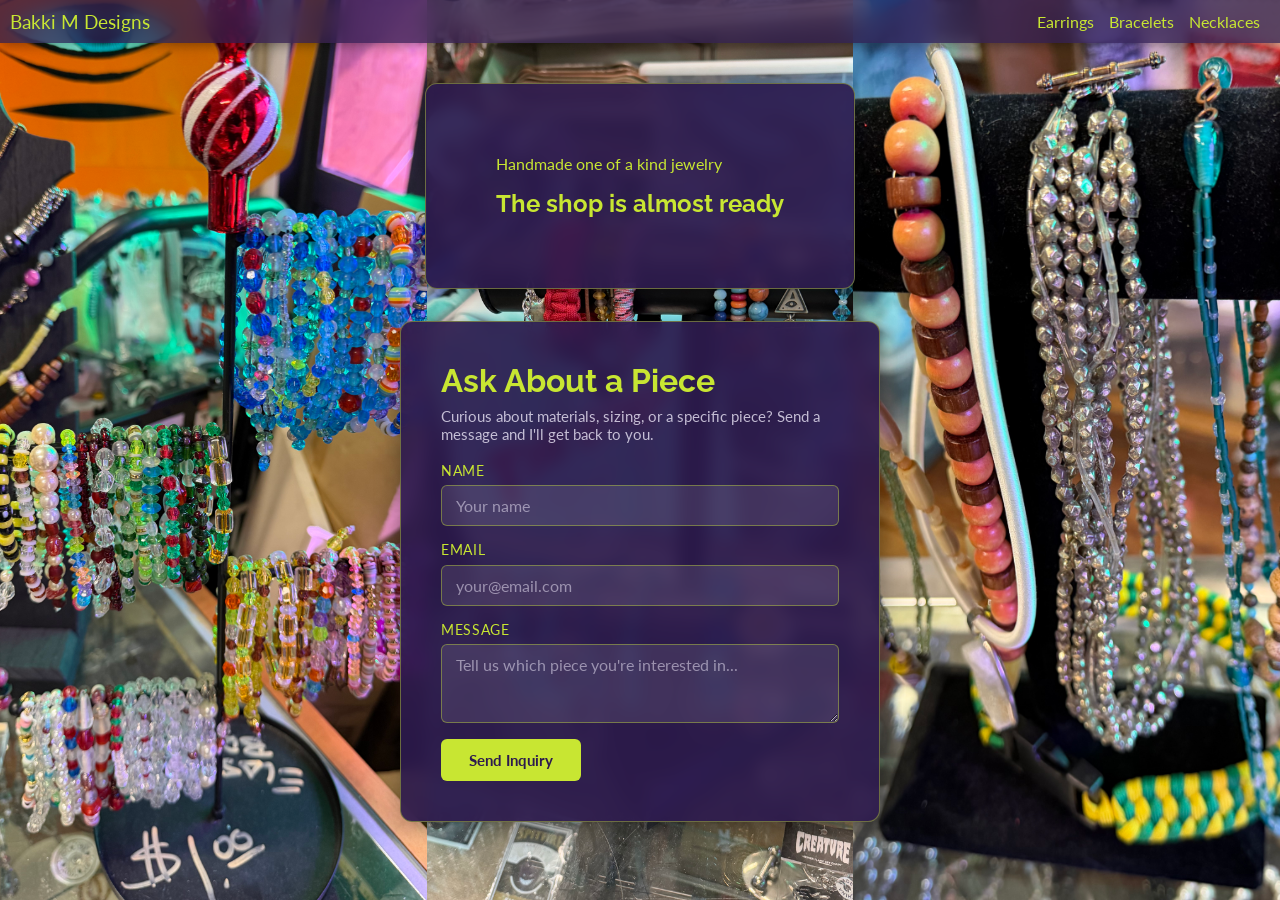
==== index.html @ 7472e944 "added back links to each product page to go home. reworded hero card" ====
<!doctype html>
<html lang="en">
  <head>
    <meta charset="UTF-8" />
    <meta name="viewport" content="width=device-width, initial-scale=1.0" />
    <link rel="stylesheet" href="styles.css" />
    <link rel="preconnect" href="https://fonts.googleapis.com" />
    <link rel="preconnect" href="https://fonts.gstatic.com" crossorigin />
    <link
      href="https://fonts.googleapis.com/css2?family=Lato:wght@300;400;700&family=Raleway:wght@400;700&display=swap"
      rel="stylesheet"
    />
    <title>Bakki M Designs</title>
  </head>
  <body>
    <div class="bg-strip" aria-hidden="true">
      <img src="images/5B643FCF-9EB2-4FBF-85DF-9B934C01833A.JPG" alt="" />
      <img src="images/8A8C9BDC-2A1A-4B1C-A5A9-A15C423010C4.JPG" alt="" />
      <img src="images/BFD7C551-875E-4676-899B-53B242C28C79.JPG" alt="" />
    </div>
    <header>
      <a class="nav-bakki" href="/index.html">Bakki M Designs</a>
      <nav>
        <ul>
          <li><a class="nav-link" href="/earrings.html">Earrings</a></li>
          <li><a class="nav-link" href="/bracelets.html">Bracelets</a></li>
          <li><a class="nav-link" href="/necklaces.html">Necklaces</a></li>
        </ul>
      </nav>
    </header>

    <main>
      <section class="hero">
        <p class="eyebrow">Handmade one of a kind jewelry</p>
        <h1>The shop is almost ready</h1>
      </section>

      <section class="contact">
        <div class="contact-card">
          <h2>Ask About a Piece</h2>
          <p class="contact-subtitle">
            Curious about materials, sizing, or a specific piece? Send a message and I'll get back to you.
          </p>
          <form class="contact-form" id="contactForm">
            <div class="form-group">
              <label for="name">Name</label>
              <input
                type="text"
                id="name"
                name="name"
                placeholder="Your name"
                required
              />
            </div>
            <div class="form-group">
              <label for="email">Email</label>
              <input
                type="email"
                id="email"
                name="email"
                placeholder="your@email.com"
                required
              />
            </div>
            <div class="form-group">
              <label for="message">Message</label>
              <textarea
                id="message"
                name="message"
                rows="3"
                placeholder="Tell us which piece you're interested in..."
              ></textarea>
            </div>
            <button type="submit" class="contact-submit">Send Inquiry</button>
          </form>
        </div>
      </section>
    </main>

    <script>
      document
        .getElementById("contactForm")
        .addEventListener("submit", function (e) {
          e.preventDefault();
          const name = document.getElementById("name").value;
          const email = document.getElementById("email").value;
          const message = document.getElementById("message").value;
          const subject = encodeURIComponent("Product Inquiry from " + name);
          const body = encodeURIComponent(
            "Name: " + name + "\nEmail: " + email + "\n\nMessage:\n" + message,
          );
          window.location.href =
            "mailto:hello@bakkimdesigns.com?subject=" +
            subject +
            "&body=" +
            body;
        });
    </script>
  </body>
</html>
---- styles.css ----
:root {
  --color-background: #2d1b4e;
  --color-accent-green: #c8e632;
  --color-accent-orange: #e87820;
  --color-text: #f5f0ff;
  --font-text: lato;
  --font-heading: Raleway;
}

* {
  box-sizing: border-box;
  margin: 0;
}

body {
  display: flex;
  flex-direction: column;
  min-height: 100vh;
  background-color: #000;
}

.bg-strip {
  position: fixed;
  inset: 0;
  z-index: -1;
  display: flex;
}

.bg-strip img {
  flex: 1;
  object-fit: cover;
  min-width: 0;
}

/* Navigation */

header {
  background-color: rgba(45, 27, 78, 0.75);
  backdrop-filter: blur(12px);
  -webkit-backdrop-filter: blur(12px);
  box-shadow: 0 2px 12px rgba(0, 0, 0, 0.4);
  display: flex;
  align-items: center;
  position: sticky;
  top: 0;
  z-index: 100;
}

.nav-bakki {
  color: var(--color-accent-green);
  font-family: var(--font-text);
  font-size: 1.2rem;
  padding: 10px;
  text-decoration: none;
}

nav {
  margin-left: auto;
}

nav ul {
  display: flex;
  gap: 15px;
  margin: 10px 20px;
  padding: 0;
  list-style: none;
}

.nav-link {
  text-decoration: none;
  color: var(--color-accent-green);
  font-family: var(--font-text);
  position: relative;
}

.nav-link::after {
  content: "";
  position: absolute;
  bottom: -2px;
  left: 0;
  width: 0;
  height: 1px;
  background-color: var(--color-accent-orange);
  transition: width 0.4s ease;
}

.nav-link:hover::after {
  width: 100%;
}

/* Hero */

main {
  flex: 1;
  display: flex;
  flex-direction: column;
  align-items: center;
  padding: 40px 20px;
  gap: 2rem;
}

.eyebrow {
  font-family: var(--font-text);
  margin-bottom: 1rem;
}

.hero {
  background-color: rgba(45, 27, 78, 0.92);
  backdrop-filter: blur(8px);
  -webkit-backdrop-filter: blur(8px);
  border: 1px solid rgba(200, 230, 50, 0.4);
  box-shadow: 0 4px 24px rgba(0, 0, 0, 0.4);
  color: var(--color-accent-green);
  padding: 70px;
  border-radius: 12px;
}

h1 {
  font-family: var(--font-heading);
}

/* Contact */

.contact {
  width: 100%;
  display: flex;
  justify-content: center;
}

.contact-card {
  background-color: rgba(45, 27, 78, 0.92);
  backdrop-filter: blur(8px);
  -webkit-backdrop-filter: blur(8px);
  border: 1px solid rgba(200, 230, 50, 0.4);
  box-shadow: 0 4px 24px rgba(0, 0, 0, 0.4);
  border-radius: 12px;
  padding: 40px;
  width: 100%;
  max-width: 480px;
  color: var(--color-text);
}

.contact-card h2 {
  font-family: var(--font-heading);
  color: var(--color-accent-green);
  font-size: 2rem;
  margin-bottom: 0.5rem;
}

.contact-subtitle {
  font-family: var(--font-text);
  font-size: 0.95rem;
  opacity: 0.75;
  margin-bottom: 1.25rem;
}

.contact-form {
  display: flex;
  flex-direction: column;
  gap: 1rem;
}

.form-group {
  display: flex;
  flex-direction: column;
  gap: 0.4rem;
}

.form-group label {
  font-family: var(--font-text);
  font-size: 0.85rem;
  color: var(--color-accent-green);
  letter-spacing: 0.05em;
  text-transform: uppercase;
}

.form-group input,
.form-group textarea {
  background-color: rgba(255, 255, 255, 0.1);
  border: 1px solid rgba(200, 230, 50, 0.4);
  border-radius: 6px;
  color: var(--color-text);
  font-family: var(--font-text);
  font-size: 1rem;
  padding: 10px 14px;
  outline: none;
  transition: border-color 0.3s ease;
  resize: vertical;
}

.form-group input::placeholder,
.form-group textarea::placeholder {
  color: rgba(245, 240, 255, 0.5);
}

.form-group input:focus,
.form-group textarea:focus {
  border-color: var(--color-accent-green);
}

.contact-submit {
  align-self: flex-start;
  background-color: var(--color-accent-green);
  border: none;
  border-radius: 6px;
  color: var(--color-background);
  cursor: pointer;
  font-family: var(--font-text);
  font-size: 0.95rem;
  font-weight: 700;
  padding: 12px 28px;
  transition:
    background-color 0.3s ease,
    transform 0.15s ease;
}

.contact-submit:hover {
  background-color: var(--color-accent-orange);
  transform: translateY(-1px);
}

@media (max-width: 600px) {
  header {
    flex-direction: column;
    align-items: center;
  }

  nav {
    margin: auto;
  }

  nav ul {
    flex-direction: column;
    align-items: center;
  }

  .contact-card {
    padding: 24px 20px;
  }

  .contact-submit {
    align-self: stretch;
  }
}

/* Product pages */

.product-page {
  background-color: #faf7f2;
}

.product-page .bg-strip {
  display: none;
}

.back-link {
  font-family: var(--font-text);
  font-size: 0.9rem;
  color: var(--color-accent-green);
  text-decoration: none;
  padding: 24px 0 0;
  display: inline-block;
  position: relative;
  align-self: flex-start;
}

.back-link::after {
  content: "";
  position: absolute;
  bottom: -2px;
  left: 0;
  width: 0;
  height: 1px;
  background-color: var(--color-accent-green);
  transition: width 0.4s ease;
}

.back-link:hover::after {
  width: 100%;
}

.page-heading {
  font-family: var(--font-heading);
  color: var(--color-accent-green);
  font-size: 2rem;
  padding: 40px 20px 0;
  width: 100%;
  max-width: 1100px;
}

.product-grid {
  display: grid;
  grid-template-columns: repeat(3, 1fr);
  gap: 1.5rem;
  width: 100%;
  max-width: 1100px;
  padding: 24px 20px 40px;
}

.product-card {
  background-color: rgba(45, 27, 78, 0.92);
  backdrop-filter: blur(8px);
  -webkit-backdrop-filter: blur(8px);
  border: 1px solid rgba(200, 230, 50, 0.4);
  box-shadow: 0 4px 24px rgba(0, 0, 0, 0.4);
  border-radius: 12px;
  overflow: hidden;
}

.product-img {
  width: 100%;
  aspect-ratio: 1 / 1;
  object-fit: cover;
  display: block;
}

.product-info {
  padding: 14px 16px;
  display: flex;
  align-items: center;
  justify-content: space-between;
}

.product-price {
  font-family: var(--font-text);
  color: var(--color-text);
  font-size: 1rem;
}

.color-options {
  display: flex;
  gap: 6px;
}

.color-swatch {
  width: 16px;
  height: 16px;
  border-radius: 50%;
  border: 1.5px solid rgba(200, 230, 50, 0.5);
  cursor: pointer;
  padding: 0;
  transition: border-color 0.2s ease, transform 0.15s ease;
}

.color-swatch:hover {
  border-color: var(--color-accent-green);
  transform: scale(1.2);
}

@media (max-width: 800px) {
  .product-grid {
    grid-template-columns: repeat(2, 1fr);
  }
}

@media (max-width: 480px) {
  .product-grid {
    grid-template-columns: 1fr;
  }
}
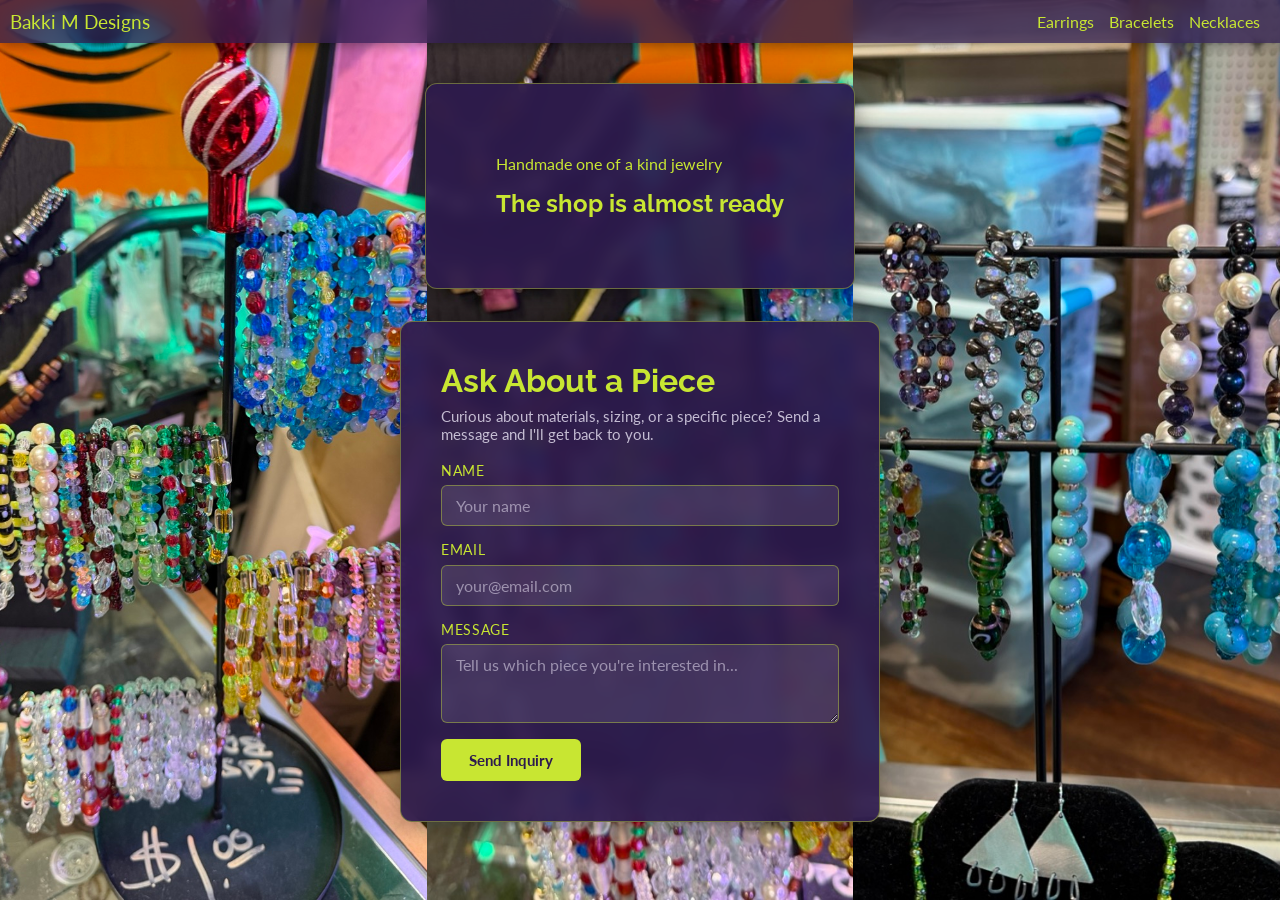
==== commit d32d0494: "update home page images and contact email address Replace middle and right hero images with more col" ====
--- a/index.html
+++ b/index.html
@@ -15,8 +15,8 @@
   <body>
     <div class="bg-strip" aria-hidden="true">
       <img src="images/5B643FCF-9EB2-4FBF-85DF-9B934C01833A.JPG" alt="" />
-      <img src="images/8A8C9BDC-2A1A-4B1C-A5A9-A15C423010C4.JPG" alt="" />
-      <img src="images/BFD7C551-875E-4676-899B-53B242C28C79.JPG" alt="" />
+      <img src="images/83C60491-4A09-42C4-9785-87658B6B7FB7.JPG" alt="" />
+      <img src="images/9E75EA7D-A8D9-4E2D-BBA3-B086F2F8D340.JPG" alt="" />
     </div>
     <header>
       <a class="nav-bakki" href="/index.html">Bakki M Designs</a>
@@ -90,7 +90,7 @@
             "Name: " + name + "\nEmail: " + email + "\n\nMessage:\n" + message,
           );
           window.location.href =
-            "mailto:hello@bakkimdesigns.com?subject=" +
+            "mailto:bakkim7@gmail.com?subject=" +
             subject +
             "&body=" +
             body;
--- a/styles.css
+++ b/styles.css
@@ -52,6 +52,11 @@
   font-size: 1.2rem;
   padding: 10px;
   text-decoration: none;
+  transition: opacity 0.25s ease;
+}
+
+.nav-bakki:hover {
+  opacity: 0.6;
 }
 
 nav {
@@ -246,7 +251,26 @@
 /* Product pages */
 
 .product-page {
-  background-color: #faf7f2;
+  background-color: #f9f0e8;
+  position: relative;
+}
+
+.product-page::before {
+  content: "";
+  position: fixed;
+  inset: 0;
+  z-index: 0;
+  background-image: url("images/paisley-bg-bakki.jpg");
+  background-repeat: repeat;
+  background-size: 300px;
+  opacity: 0.25;
+  pointer-events: none;
+}
+
+.product-page header,
+.product-page main {
+  position: relative;
+  z-index: 1;
 }
 
 .product-page .bg-strip {
@@ -256,36 +280,38 @@
 .back-link {
   font-family: var(--font-text);
   font-size: 0.9rem;
-  color: var(--color-accent-green);
+  color: var(--color-accent-orange);
   text-decoration: none;
-  padding: 24px 0 0;
+  margin-top: 24px;
+  padding: 5px 10px;
   display: inline-block;
-  position: relative;
   align-self: flex-start;
-}
-
-.back-link::after {
-  content: "";
-  position: absolute;
-  bottom: -2px;
-  left: 0;
-  width: 0;
-  height: 1px;
-  background-color: var(--color-accent-green);
-  transition: width 0.4s ease;
-}
-
-.back-link:hover::after {
-  width: 100%;
+  background-color: rgba(249, 240, 232, 0.3);
+  backdrop-filter: blur(4px);
+  -webkit-backdrop-filter: blur(4px);
+  border-radius: 6px;
+  transition:
+    background-color 0.25s ease,
+    color 0.25s ease;
+}
+
+.back-link:hover {
+  background-color: var(--color-accent-orange);
+  color: #f9f0e8;
 }
 
 .page-heading {
   font-family: var(--font-heading);
-  color: var(--color-accent-green);
+  color: var(--color-accent-orange);
   font-size: 2rem;
-  padding: 40px 20px 0;
-  width: 100%;
-  max-width: 1100px;
+  margin-top: 40px;
+  padding: 10px 20px;
+  width: fit-content;
+  align-self: flex-start;
+  background-color: rgba(249, 240, 232, 0.3);
+  backdrop-filter: blur(4px);
+  -webkit-backdrop-filter: blur(4px);
+  border-radius: 8px;
 }
 
 .product-grid {
@@ -339,7 +365,9 @@
   border: 1.5px solid rgba(200, 230, 50, 0.5);
   cursor: pointer;
   padding: 0;
-  transition: border-color 0.2s ease, transform 0.15s ease;
+  transition:
+    border-color 0.2s ease,
+    transform 0.15s ease;
 }
 
 .color-swatch:hover {
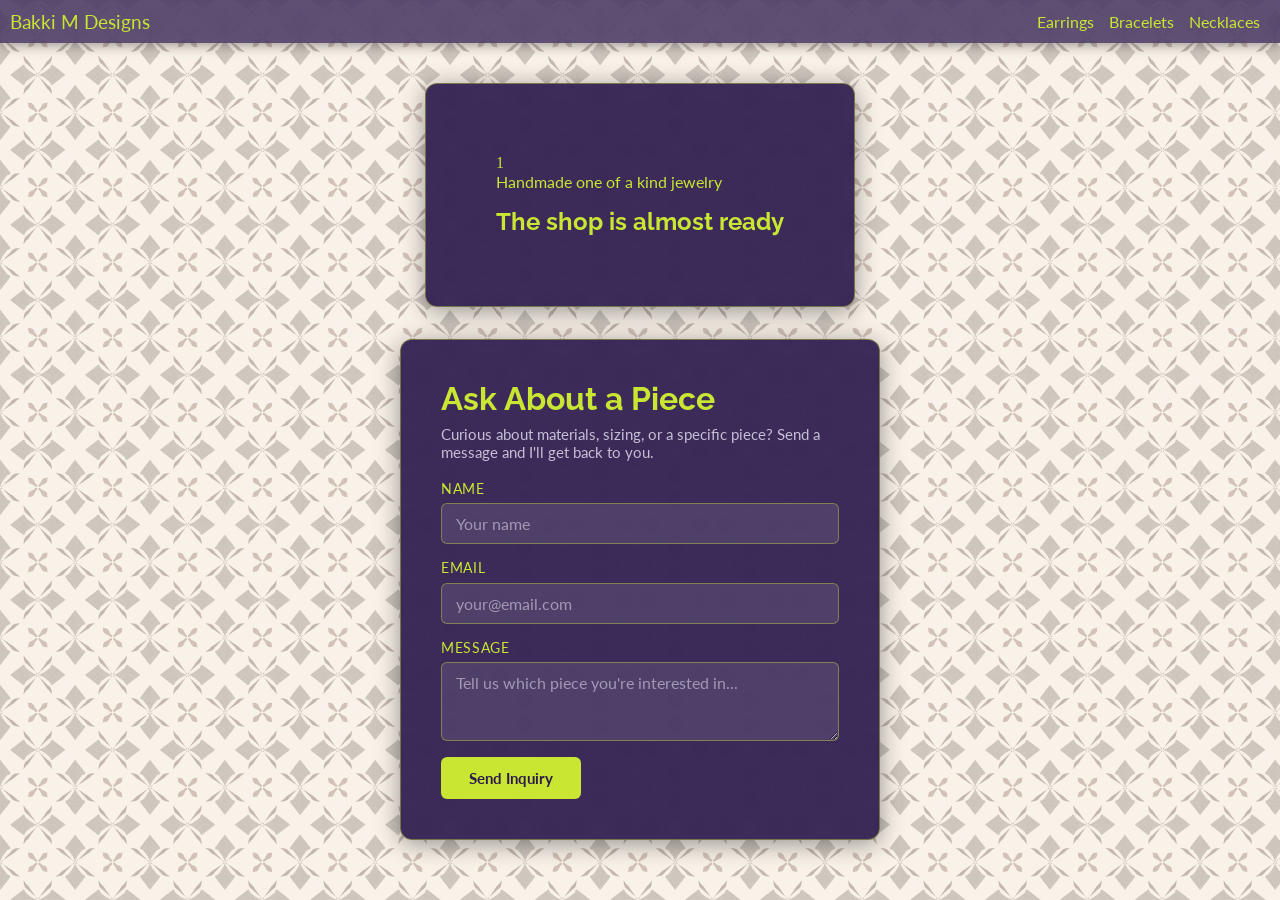
==== commit dbeeeed4: "Make houndstooth background a site-wide body style The muted houndstooth ground is a site-level back" ====
--- a/index.html
+++ b/index.html
@@ -12,12 +12,7 @@
     />
     <title>Bakki M Designs</title>
   </head>
-  <body>
-    <div class="bg-strip" aria-hidden="true">
-      <img src="images/5B643FCF-9EB2-4FBF-85DF-9B934C01833A.JPG" alt="" />
-      <img src="images/83C60491-4A09-42C4-9785-87658B6B7FB7.JPG" alt="" />
-      <img src="images/9E75EA7D-A8D9-4E2D-BBA3-B086F2F8D340.JPG" alt="" />
-    </div>
+  <body class="home">
     <header>
       <a class="nav-bakki" href="/index.html">Bakki M Designs</a>
       <nav>
@@ -31,69 +26,89 @@
 
     <main>
       <section class="hero">
+        1
         <p class="eyebrow">Handmade one of a kind jewelry</p>
         <h1>The shop is almost ready</h1>
       </section>
 
       <section class="contact">
         <div class="contact-card">
-          <h2>Ask About a Piece</h2>
-          <p class="contact-subtitle">
-            Curious about materials, sizing, or a specific piece? Send a message and I'll get back to you.
-          </p>
-          <form class="contact-form" id="contactForm">
-            <div class="form-group">
-              <label for="name">Name</label>
-              <input
-                type="text"
-                id="name"
-                name="name"
-                placeholder="Your name"
-                required
-              />
-            </div>
-            <div class="form-group">
-              <label for="email">Email</label>
-              <input
-                type="email"
-                id="email"
-                name="email"
-                placeholder="your@email.com"
-                required
-              />
-            </div>
-            <div class="form-group">
-              <label for="message">Message</label>
-              <textarea
-                id="message"
-                name="message"
-                rows="3"
-                placeholder="Tell us which piece you're interested in..."
-              ></textarea>
-            </div>
-            <button type="submit" class="contact-submit">Send Inquiry</button>
-          </form>
+          <div class="contact-success" id="contactSuccess" hidden>
+            <p>Thank you for reaching out! I'll get back to you soon.</p>
+          </div>
+          <div id="contactContent">
+            <h2>Ask About a Piece</h2>
+            <p class="contact-subtitle">
+              Curious about materials, sizing, or a specific piece? Send a
+              message and I'll get back to you.
+            </p>
+            <form
+              class="contact-form"
+              id="contactForm"
+              name="contact"
+              method="POST"
+              data-netlify="true"
+              netlify-honeypot="bot-field"
+            >
+              <input type="hidden" name="form-name" value="contact" />
+              <p hidden><input name="bot-field" /></p>
+              <div class="form-group">
+                <label for="name">Name</label>
+                <input
+                  type="text"
+                  id="name"
+                  name="name"
+                  placeholder="Your name"
+                  required
+                />
+              </div>
+              <div class="form-group">
+                <label for="email">Email</label>
+                <input
+                  type="email"
+                  id="email"
+                  name="email"
+                  placeholder="your@email.com"
+                  required
+                />
+              </div>
+              <div class="form-group">
+                <label for="message">Message</label>
+                <textarea
+                  id="message"
+                  name="message"
+                  rows="3"
+                  placeholder="Tell us which piece you're interested in..."
+                ></textarea>
+              </div>
+              <button type="submit" class="contact-submit">Send Inquiry</button>
+            </form>
+          </div>
         </div>
       </section>
     </main>
-
     <script>
       document
         .getElementById("contactForm")
         .addEventListener("submit", function (e) {
           e.preventDefault();
-          const name = document.getElementById("name").value;
-          const email = document.getElementById("email").value;
-          const message = document.getElementById("message").value;
-          const subject = encodeURIComponent("Product Inquiry from " + name);
-          const body = encodeURIComponent(
-            "Name: " + name + "\nEmail: " + email + "\n\nMessage:\n" + message,
-          );
-          window.location.href =
-            "mailto:bakkim7@gmail.com?subject=" +
-            subject +
-            "&body=" +
-            body;
+          const form = e.target;
+          fetch("/", {
+            method: "POST",
+            headers: { "Content-Type": "application/x-www-form-urlencoded" },
+            body: new URLSearchParams(new FormData(form)).toString(),
+          })
+            .then(function (res) {
+              if (res.ok) {
+                document.getElementById("contactContent").hidden = true;
+                document.getElementById("contactSuccess").hidden = false;
+              } else {
+                alert("Something went wrong. Please try again.");
+              }
+            })
+            .catch(function () {
+              alert("Something went wrong. Please try again.");
+            });
         });
     </script>
   </body>
--- a/styles.css
+++ b/styles.css
@@ -16,20 +16,21 @@
   display: flex;
   flex-direction: column;
   min-height: 100vh;
-  background-color: #000;
-}
-
-.bg-strip {
+  background-color: #f9f0e8;
+  position: relative;
+}
+
+/* Shared houndstooth ground for the whole site */
+body::before {
+  content: "";
   position: fixed;
   inset: 0;
-  z-index: -1;
-  display: flex;
-}
-
-.bg-strip img {
-  flex: 1;
-  object-fit: cover;
-  min-width: 0;
+  z-index: 0;
+  background-image: url("images/muted-houndstooth-bg.jpg");
+  background-repeat: repeat;
+  background-size: 300px;
+  opacity: 0.25;
+  pointer-events: none;
 }
 
 /* Navigation */
@@ -102,6 +103,8 @@
   align-items: center;
   padding: 40px 20px;
   gap: 2rem;
+  position: relative;
+  z-index: 1;
 }
 
 .eyebrow {
@@ -159,6 +162,13 @@
   margin-bottom: 1.25rem;
 }
 
+.contact-success {
+  font-family: var(--font-text);
+  font-size: 1rem;
+  opacity: 0.85;
+  padding: 1rem 0;
+}
+
 .contact-form {
   display: flex;
   flex-direction: column;
@@ -249,33 +259,6 @@
 }
 
 /* Product pages */
-
-.product-page {
-  background-color: #f9f0e8;
-  position: relative;
-}
-
-.product-page::before {
-  content: "";
-  position: fixed;
-  inset: 0;
-  z-index: 0;
-  background-image: url("images/paisley-bg-bakki.jpg");
-  background-repeat: repeat;
-  background-size: 300px;
-  opacity: 0.25;
-  pointer-events: none;
-}
-
-.product-page header,
-.product-page main {
-  position: relative;
-  z-index: 1;
-}
-
-.product-page .bg-strip {
-  display: none;
-}
 
 .back-link {
   font-family: var(--font-text);
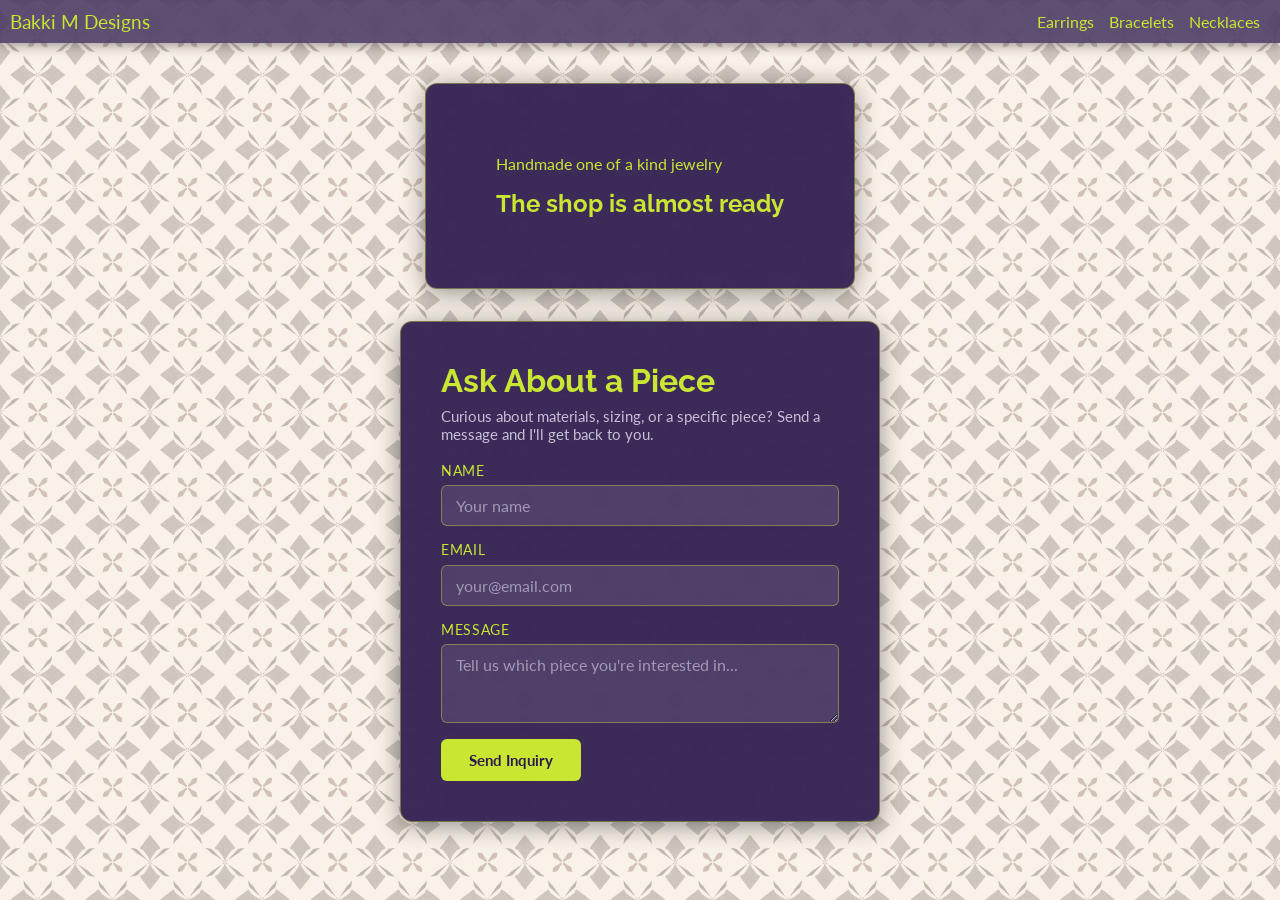
==== commit da933331: "Remove stray character from hero section Co-Authored-By: Claude Opus 4.8 <noreply@anthropic.com>" ====
--- a/index.html
+++ b/index.html
@@ -26,7 +26,6 @@
 
     <main>
       <section class="hero">
-        1
         <p class="eyebrow">Handmade one of a kind jewelry</p>
         <h1>The shop is almost ready</h1>
       </section>
